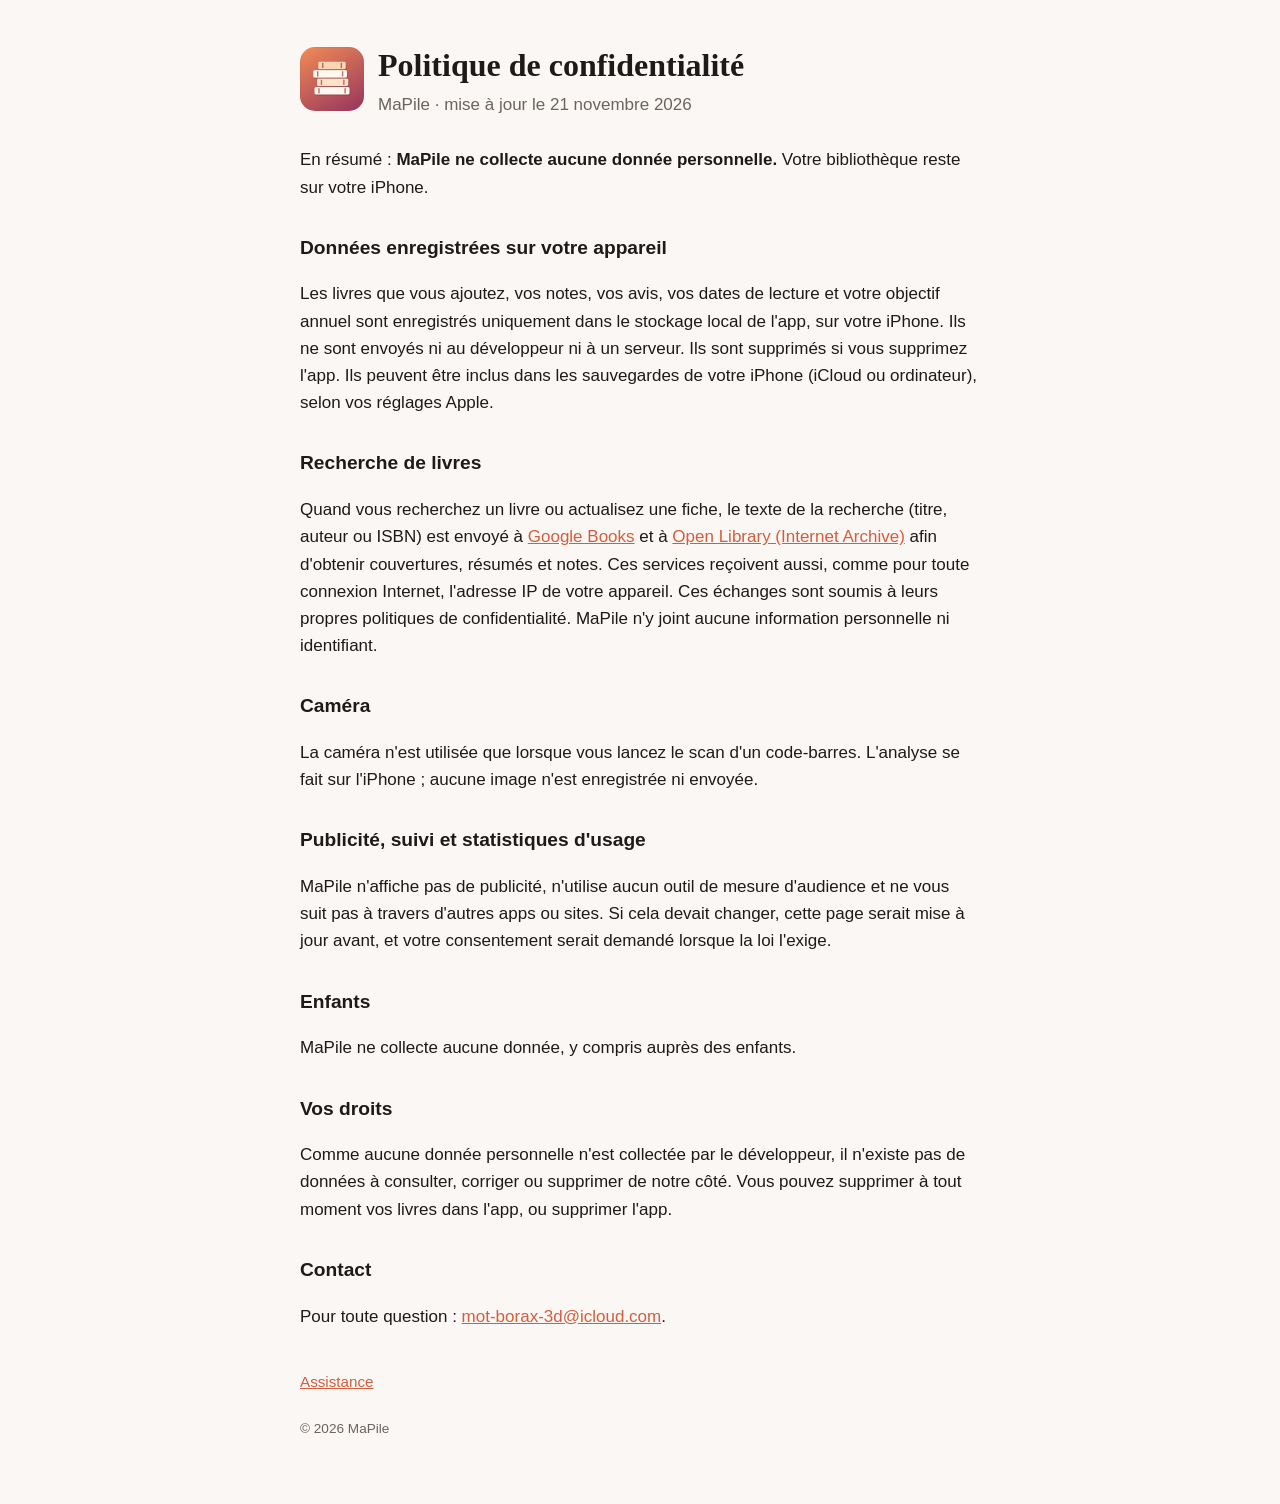
==== confidentialite.html @ 5e0159cb "Site MaPile : assistance et politique de confidentialité" ====
<!doctype html>
<html lang="fr">
<head>
<meta charset="utf-8">
<meta name="viewport" content="width=device-width, initial-scale=1">
<title>MaPile – Confidentialité</title>
<link rel="stylesheet" href="style.css">
</head>
<body>
<main>
  <header>
    <img src="icon.png" alt="Icône de MaPile">
    <div><h1>Politique de confidentialité</h1><p class="sub">MaPile · mise à jour le 21 novembre 2026</p></div>
  </header>

  <p>En résumé : <strong>MaPile ne collecte aucune donnée personnelle.</strong> Votre bibliothèque reste sur votre iPhone.</p>

  <h2>Données enregistrées sur votre appareil</h2>
  <p>Les livres que vous ajoutez, vos notes, vos avis, vos dates de lecture et votre objectif annuel sont enregistrés uniquement dans le stockage local de l'app, sur votre iPhone. Ils ne sont envoyés ni au développeur ni à un serveur. Ils sont supprimés si vous supprimez l'app. Ils peuvent être inclus dans les sauvegardes de votre iPhone (iCloud ou ordinateur), selon vos réglages Apple.</p>

  <h2>Recherche de livres</h2>
  <p>Quand vous recherchez un livre ou actualisez une fiche, le texte de la recherche (titre, auteur ou ISBN) est envoyé à <a href="https://policies.google.com/privacy">Google Books</a> et à <a href="https://archive.org/about/terms">Open Library (Internet Archive)</a> afin d'obtenir couvertures, résumés et notes. Ces services reçoivent aussi, comme pour toute connexion Internet, l'adresse IP de votre appareil. Ces échanges sont soumis à leurs propres politiques de confidentialité. MaPile n'y joint aucune information personnelle ni identifiant.</p>

  <h2>Caméra</h2>
  <p>La caméra n'est utilisée que lorsque vous lancez le scan d'un code-barres. L'analyse se fait sur l'iPhone ; aucune image n'est enregistrée ni envoyée.</p>

  <h2>Publicité, suivi et statistiques d'usage</h2>
  <p>MaPile n'affiche pas de publicité, n'utilise aucun outil de mesure d'audience et ne vous suit pas à travers d'autres apps ou sites. Si cela devait changer, cette page serait mise à jour avant, et votre consentement serait demandé lorsque la loi l'exige.</p>

  <h2>Enfants</h2>
  <p>MaPile ne collecte aucune donnée, y compris auprès des enfants.</p>

  <h2>Vos droits</h2>
  <p>Comme aucune donnée personnelle n'est collectée par le développeur, il n'existe pas de données à consulter, corriger ou supprimer de notre côté. Vous pouvez supprimer à tout moment vos livres dans l'app, ou supprimer l'app.</p>

  <h2>Contact</h2>
  <p>Pour toute question : <a href="mailto:mot-borax-3d@icloud.com">mot-borax-3d@icloud.com</a>.</p>

  <nav><a href="index.html">Assistance</a></nav>
  <footer>© 2026 MaPile</footer>
</main>
</body>
</html>
---- style.css ----
:root { --bg:#faf7f4; --fg:#1d1b19; --muted:#6b645e; --accent:#d55d3c; --card:#ffffff; --line:#ece6e0; }
@media (prefers-color-scheme: dark) { :root { --bg:#141210; --fg:#f3eee9; --muted:#a59d96; --accent:#f48160; --card:#1f1c19; --line:#2e2a26; } }
* { box-sizing:border-box; }
body { margin:0; background:var(--bg); color:var(--fg); font:17px/1.6 -apple-system,BlinkMacSystemFont,"Segoe UI",Roboto,sans-serif; }
main { max-width:720px; margin:0 auto; padding:40px 20px 64px; }
header { display:flex; align-items:center; gap:14px; margin-bottom:28px; }
header img { width:64px; height:64px; border-radius:15px; }
h1 { font-family:Georgia,"New York",serif; font-size:2rem; margin:0; }
h2 { font-size:1.2rem; margin:32px 0 8px; }
.sub { color:var(--muted); margin:0; }
.card { background:var(--card); border:1px solid var(--line); border-radius:18px; padding:4px 20px; margin:18px 0; }
a { color:var(--accent); }
nav { display:flex; gap:18px; margin-top:40px; font-size:.95rem; }
footer { color:var(--muted); font-size:.85rem; margin-top:24px; }
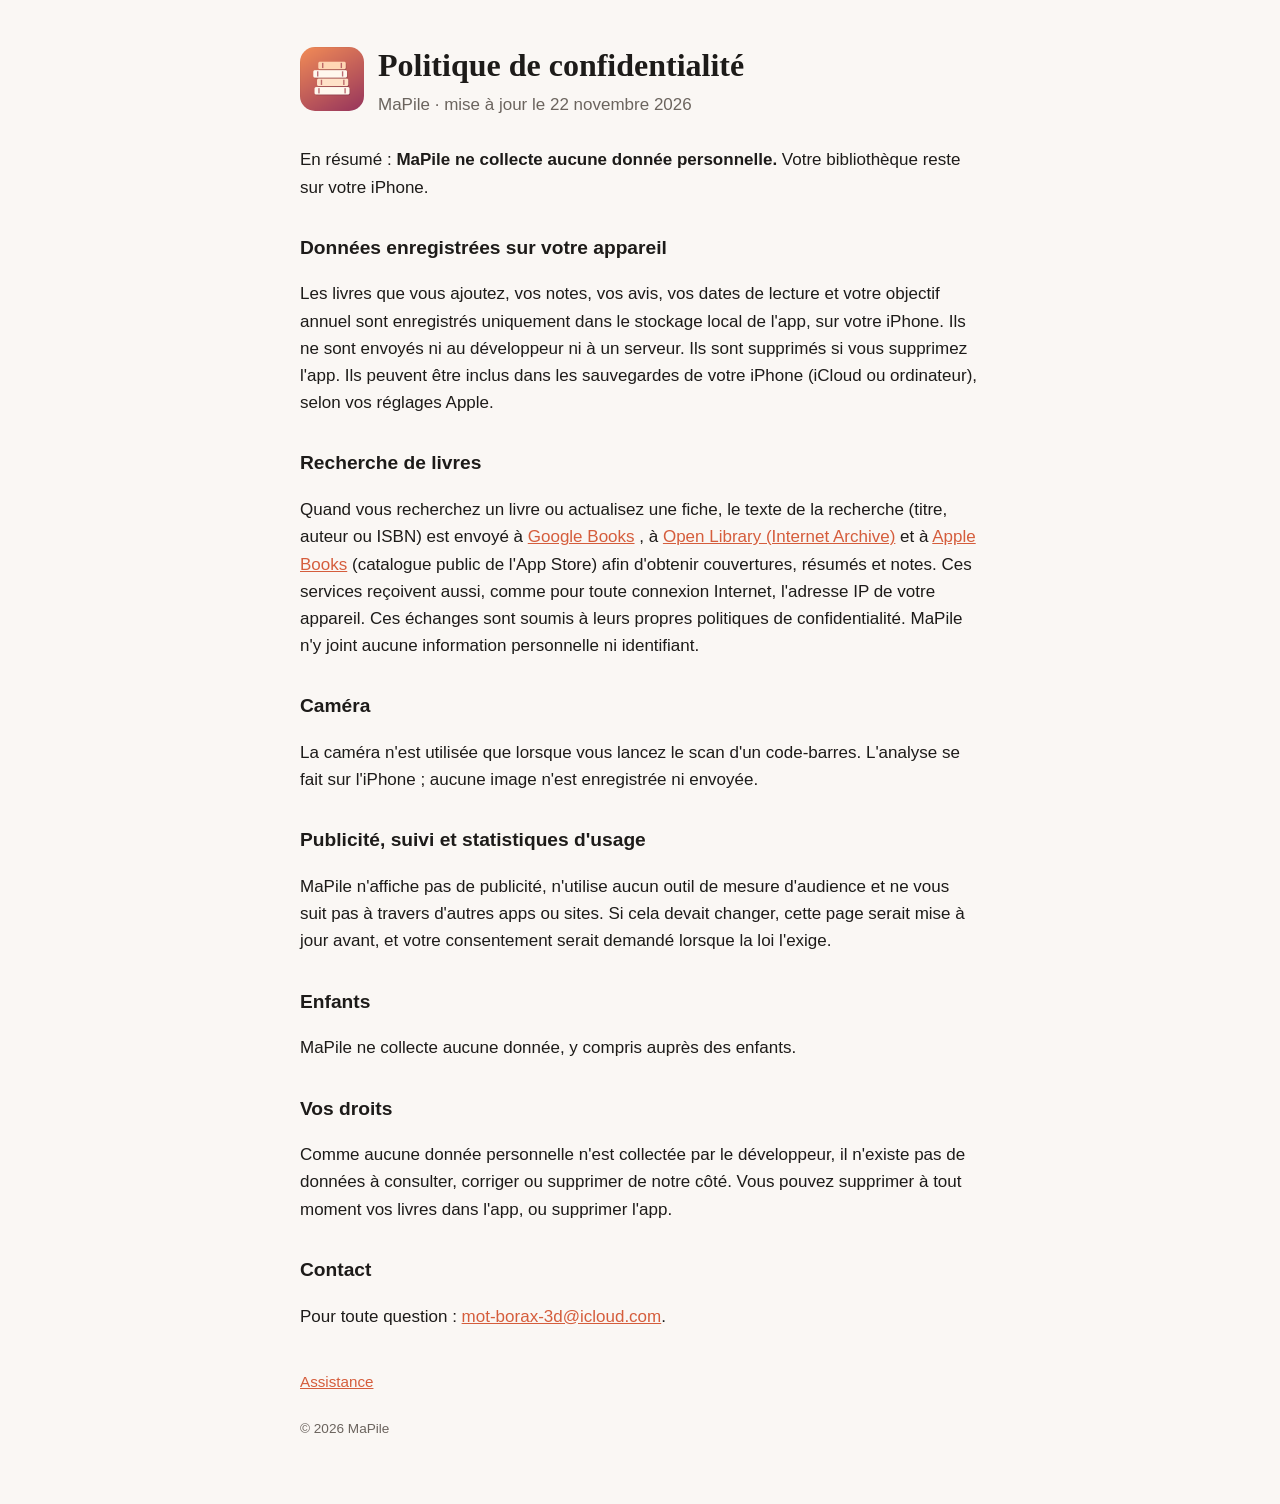
==== commit 688d4eb2: "Ajout d'Apple Books comme source d'informations" ====
--- a/confidentialite.html
+++ b/confidentialite.html
@@ -10,7 +10,7 @@
 <main>
   <header>
     <img src="icon.png" alt="Icône de MaPile">
-    <div><h1>Politique de confidentialité</h1><p class="sub">MaPile · mise à jour le 21 novembre 2026</p></div>
+    <div><h1>Politique de confidentialité</h1><p class="sub">MaPile · mise à jour le 22 novembre 2026</p></div>
   </header>
 
   <p>En résumé : <strong>MaPile ne collecte aucune donnée personnelle.</strong> Votre bibliothèque reste sur votre iPhone.</p>
@@ -19,7 +19,7 @@
   <p>Les livres que vous ajoutez, vos notes, vos avis, vos dates de lecture et votre objectif annuel sont enregistrés uniquement dans le stockage local de l'app, sur votre iPhone. Ils ne sont envoyés ni au développeur ni à un serveur. Ils sont supprimés si vous supprimez l'app. Ils peuvent être inclus dans les sauvegardes de votre iPhone (iCloud ou ordinateur), selon vos réglages Apple.</p>
 
   <h2>Recherche de livres</h2>
-  <p>Quand vous recherchez un livre ou actualisez une fiche, le texte de la recherche (titre, auteur ou ISBN) est envoyé à <a href="https://policies.google.com/privacy">Google Books</a> et à <a href="https://archive.org/about/terms">Open Library (Internet Archive)</a> afin d'obtenir couvertures, résumés et notes. Ces services reçoivent aussi, comme pour toute connexion Internet, l'adresse IP de votre appareil. Ces échanges sont soumis à leurs propres politiques de confidentialité. MaPile n'y joint aucune information personnelle ni identifiant.</p>
+  <p>Quand vous recherchez un livre ou actualisez une fiche, le texte de la recherche (titre, auteur ou ISBN) est envoyé à <a href="https://policies.google.com/privacy">Google Books</a> , à <a href="https://archive.org/about/terms">Open Library (Internet Archive)</a> et à <a href="https://www.apple.com/fr/legal/privacy/">Apple Books</a> (catalogue public de l'App Store) afin d'obtenir couvertures, résumés et notes. Ces services reçoivent aussi, comme pour toute connexion Internet, l'adresse IP de votre appareil. Ces échanges sont soumis à leurs propres politiques de confidentialité. MaPile n'y joint aucune information personnelle ni identifiant.</p>
 
   <h2>Caméra</h2>
   <p>La caméra n'est utilisée que lorsque vous lancez le scan d'un code-barres. L'analyse se fait sur l'iPhone ; aucune image n'est enregistrée ni envoyée.</p>
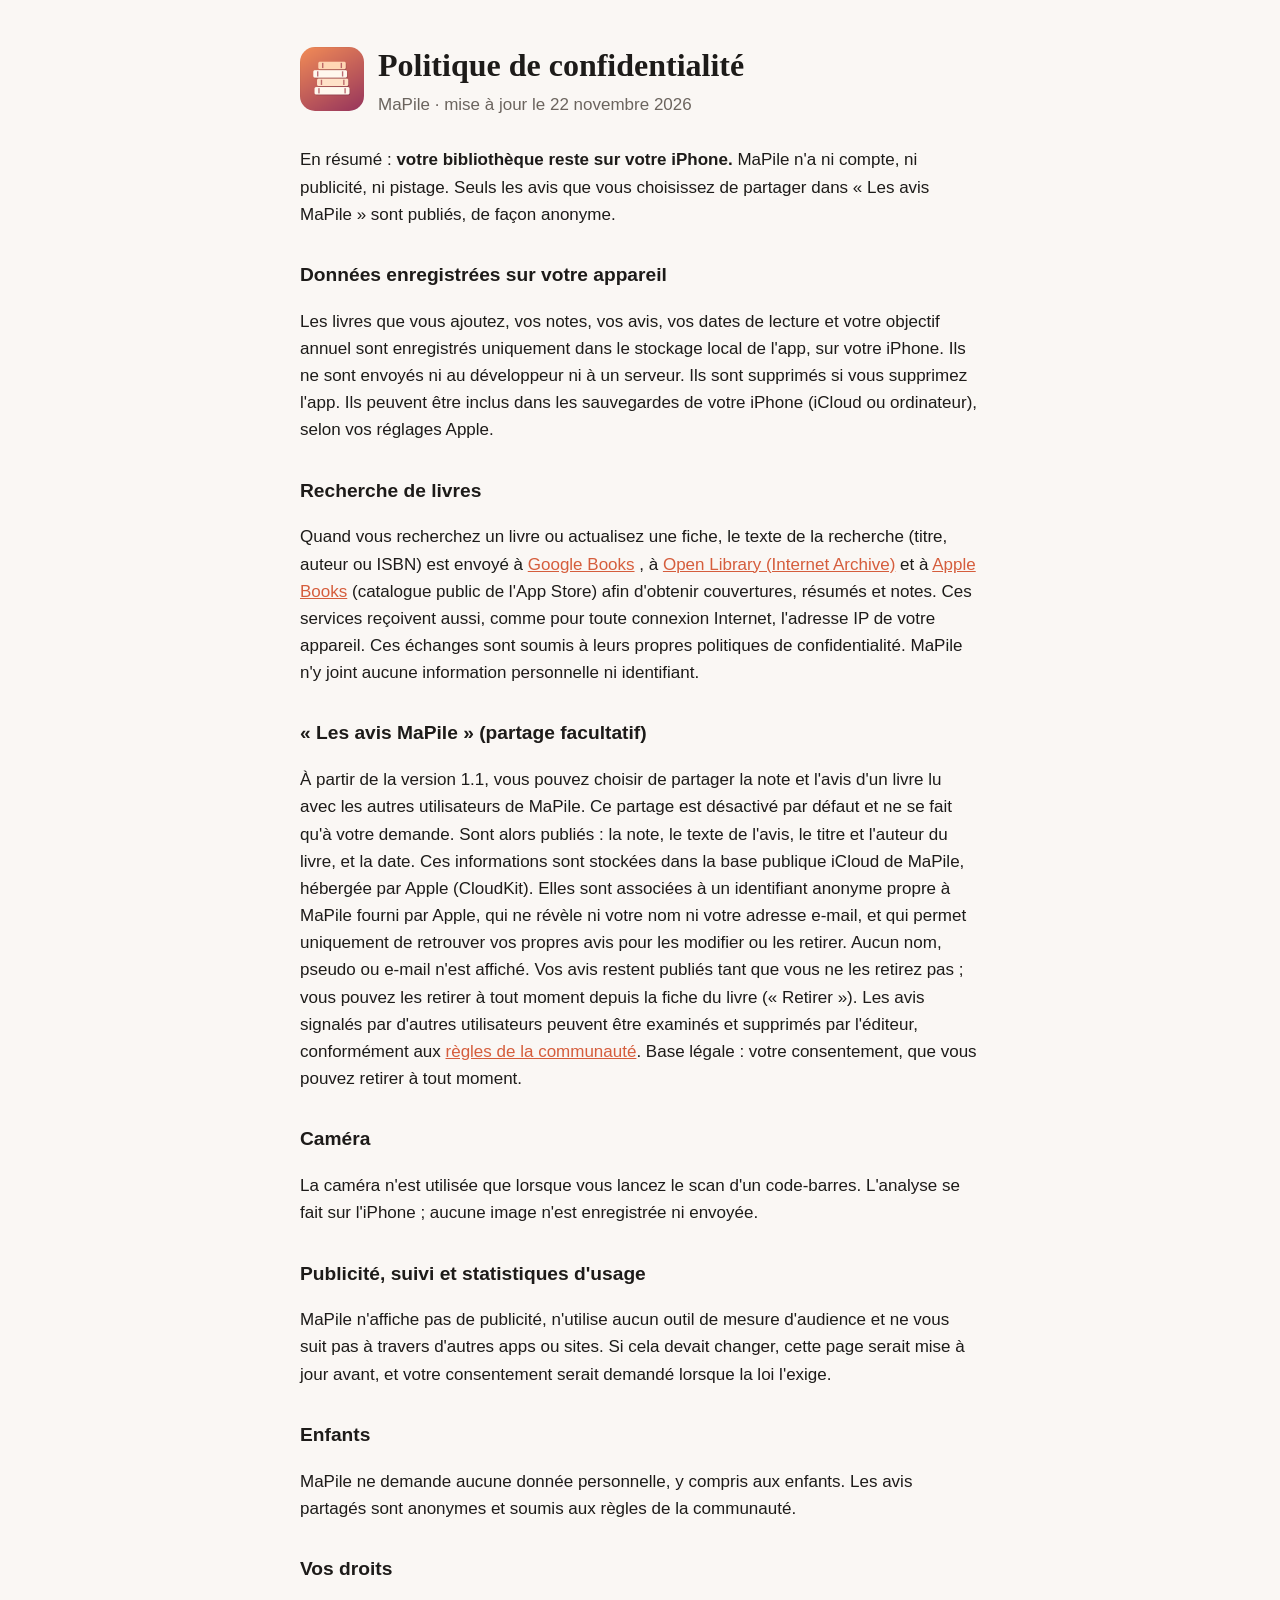
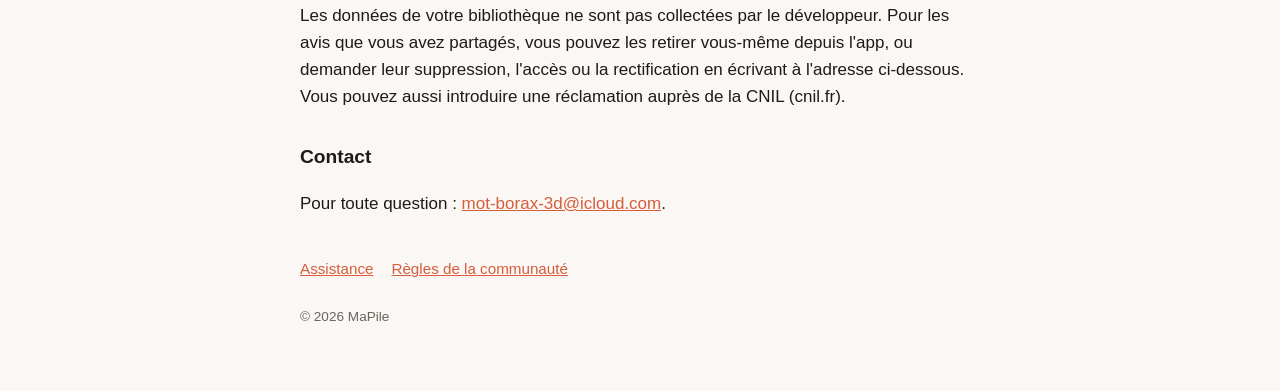
==== commit 5f37e440: "Règles de la communauté et confidentialité : Les avis MaPile" ====
--- a/confidentialite.html
+++ b/confidentialite.html
@@ -13,13 +13,16 @@
     <div><h1>Politique de confidentialité</h1><p class="sub">MaPile · mise à jour le 22 novembre 2026</p></div>
   </header>
 
-  <p>En résumé : <strong>MaPile ne collecte aucune donnée personnelle.</strong> Votre bibliothèque reste sur votre iPhone.</p>
+  <p>En résumé : <strong>votre bibliothèque reste sur votre iPhone.</strong> MaPile n'a ni compte, ni publicité, ni pistage. Seuls les avis que vous choisissez de partager dans « Les avis MaPile » sont publiés, de façon anonyme.</p>
 
   <h2>Données enregistrées sur votre appareil</h2>
   <p>Les livres que vous ajoutez, vos notes, vos avis, vos dates de lecture et votre objectif annuel sont enregistrés uniquement dans le stockage local de l'app, sur votre iPhone. Ils ne sont envoyés ni au développeur ni à un serveur. Ils sont supprimés si vous supprimez l'app. Ils peuvent être inclus dans les sauvegardes de votre iPhone (iCloud ou ordinateur), selon vos réglages Apple.</p>
 
   <h2>Recherche de livres</h2>
   <p>Quand vous recherchez un livre ou actualisez une fiche, le texte de la recherche (titre, auteur ou ISBN) est envoyé à <a href="https://policies.google.com/privacy">Google Books</a> , à <a href="https://archive.org/about/terms">Open Library (Internet Archive)</a> et à <a href="https://www.apple.com/fr/legal/privacy/">Apple Books</a> (catalogue public de l'App Store) afin d'obtenir couvertures, résumés et notes. Ces services reçoivent aussi, comme pour toute connexion Internet, l'adresse IP de votre appareil. Ces échanges sont soumis à leurs propres politiques de confidentialité. MaPile n'y joint aucune information personnelle ni identifiant.</p>
+
+  <h2>« Les avis MaPile » (partage facultatif)</h2>
+  <p>À partir de la version 1.1, vous pouvez choisir de partager la note et l'avis d'un livre lu avec les autres utilisateurs de MaPile. Ce partage est désactivé par défaut et ne se fait qu'à votre demande. Sont alors publiés : la note, le texte de l'avis, le titre et l'auteur du livre, et la date. Ces informations sont stockées dans la base publique iCloud de MaPile, hébergée par Apple (CloudKit). Elles sont associées à un identifiant anonyme propre à MaPile fourni par Apple, qui ne révèle ni votre nom ni votre adresse e-mail, et qui permet uniquement de retrouver vos propres avis pour les modifier ou les retirer. Aucun nom, pseudo ou e-mail n'est affiché. Vos avis restent publiés tant que vous ne les retirez pas ; vous pouvez les retirer à tout moment depuis la fiche du livre (« Retirer »). Les avis signalés par d'autres utilisateurs peuvent être examinés et supprimés par l'éditeur, conformément aux <a href="regles.html">règles de la communauté</a>. Base légale : votre consentement, que vous pouvez retirer à tout moment.</p>
 
   <h2>Caméra</h2>
   <p>La caméra n'est utilisée que lorsque vous lancez le scan d'un code-barres. L'analyse se fait sur l'iPhone ; aucune image n'est enregistrée ni envoyée.</p>
@@ -28,15 +31,15 @@
   <p>MaPile n'affiche pas de publicité, n'utilise aucun outil de mesure d'audience et ne vous suit pas à travers d'autres apps ou sites. Si cela devait changer, cette page serait mise à jour avant, et votre consentement serait demandé lorsque la loi l'exige.</p>
 
   <h2>Enfants</h2>
-  <p>MaPile ne collecte aucune donnée, y compris auprès des enfants.</p>
+  <p>MaPile ne demande aucune donnée personnelle, y compris aux enfants. Les avis partagés sont anonymes et soumis aux règles de la communauté.</p>
 
   <h2>Vos droits</h2>
-  <p>Comme aucune donnée personnelle n'est collectée par le développeur, il n'existe pas de données à consulter, corriger ou supprimer de notre côté. Vous pouvez supprimer à tout moment vos livres dans l'app, ou supprimer l'app.</p>
+  <p>Les données de votre bibliothèque ne sont pas collectées par le développeur. Pour les avis que vous avez partagés, vous pouvez les retirer vous-même depuis l'app, ou demander leur suppression, l'accès ou la rectification en écrivant à l'adresse ci-dessous. Vous pouvez aussi introduire une réclamation auprès de la CNIL (cnil.fr).</p>
 
   <h2>Contact</h2>
   <p>Pour toute question : <a href="mailto:mot-borax-3d@icloud.com">mot-borax-3d@icloud.com</a>.</p>
 
-  <nav><a href="index.html">Assistance</a></nav>
+  <nav><a href="index.html">Assistance</a><a href="regles.html">Règles de la communauté</a></nav>
   <footer>© 2026 MaPile</footer>
 </main>
 </body>
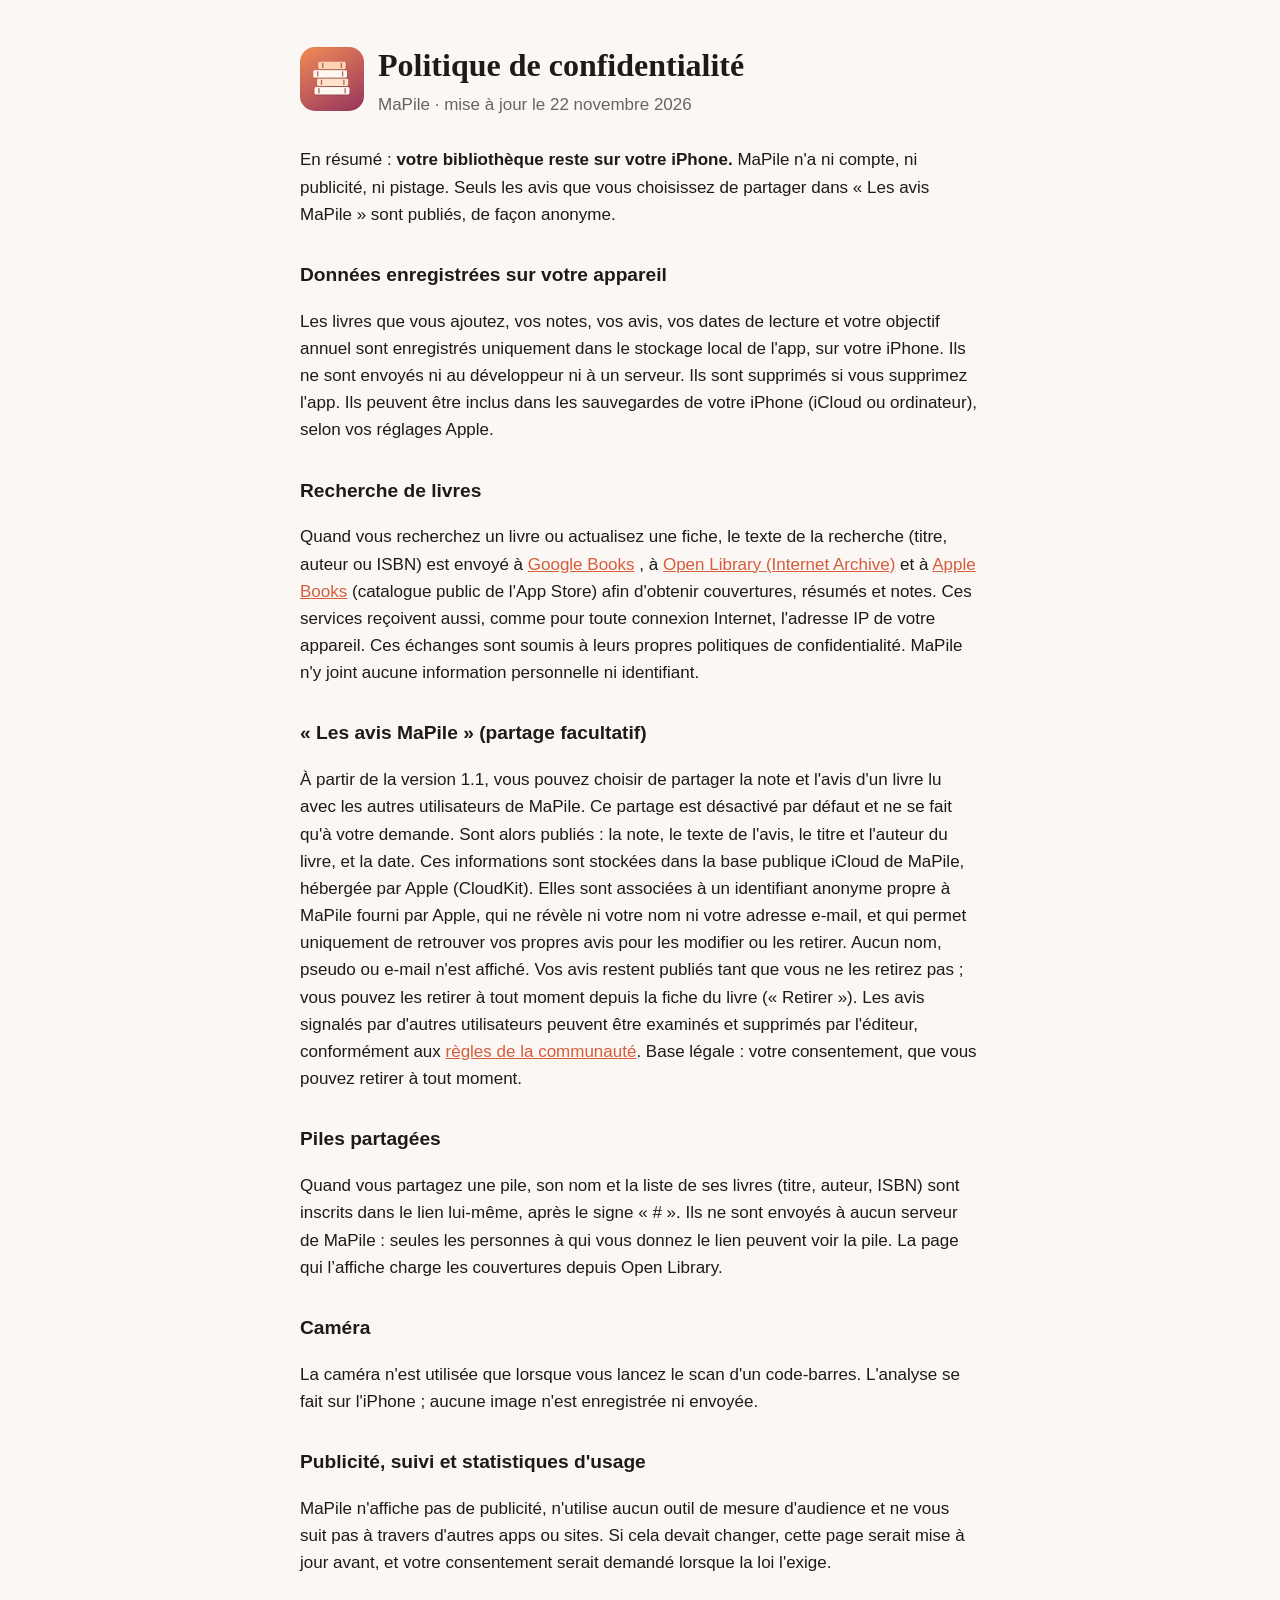
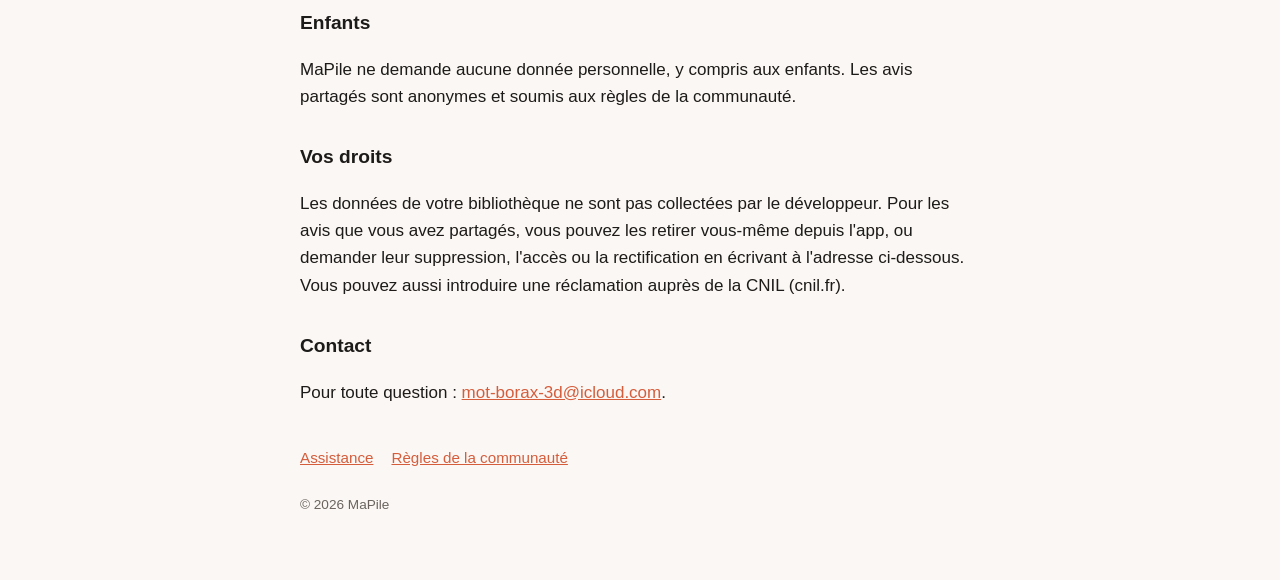
==== commit 279299a3: "Page de pile partagée et mention dans la confidentialité" ====
--- a/confidentialite.html
+++ b/confidentialite.html
@@ -24,6 +24,9 @@
   <h2>« Les avis MaPile » (partage facultatif)</h2>
   <p>À partir de la version 1.1, vous pouvez choisir de partager la note et l'avis d'un livre lu avec les autres utilisateurs de MaPile. Ce partage est désactivé par défaut et ne se fait qu'à votre demande. Sont alors publiés : la note, le texte de l'avis, le titre et l'auteur du livre, et la date. Ces informations sont stockées dans la base publique iCloud de MaPile, hébergée par Apple (CloudKit). Elles sont associées à un identifiant anonyme propre à MaPile fourni par Apple, qui ne révèle ni votre nom ni votre adresse e-mail, et qui permet uniquement de retrouver vos propres avis pour les modifier ou les retirer. Aucun nom, pseudo ou e-mail n'est affiché. Vos avis restent publiés tant que vous ne les retirez pas ; vous pouvez les retirer à tout moment depuis la fiche du livre (« Retirer »). Les avis signalés par d'autres utilisateurs peuvent être examinés et supprimés par l'éditeur, conformément aux <a href="regles.html">règles de la communauté</a>. Base légale : votre consentement, que vous pouvez retirer à tout moment.</p>
 
+  <h2>Piles partagées</h2>
+  <p>Quand vous partagez une pile, son nom et la liste de ses livres (titre, auteur, ISBN) sont inscrits dans le lien lui-même, après le signe « # ». Ils ne sont envoyés à aucun serveur de MaPile : seules les personnes à qui vous donnez le lien peuvent voir la pile. La page qui l’affiche charge les couvertures depuis Open Library.</p>
+
   <h2>Caméra</h2>
   <p>La caméra n'est utilisée que lorsque vous lancez le scan d'un code-barres. L'analyse se fait sur l'iPhone ; aucune image n'est enregistrée ni envoyée.</p>
 
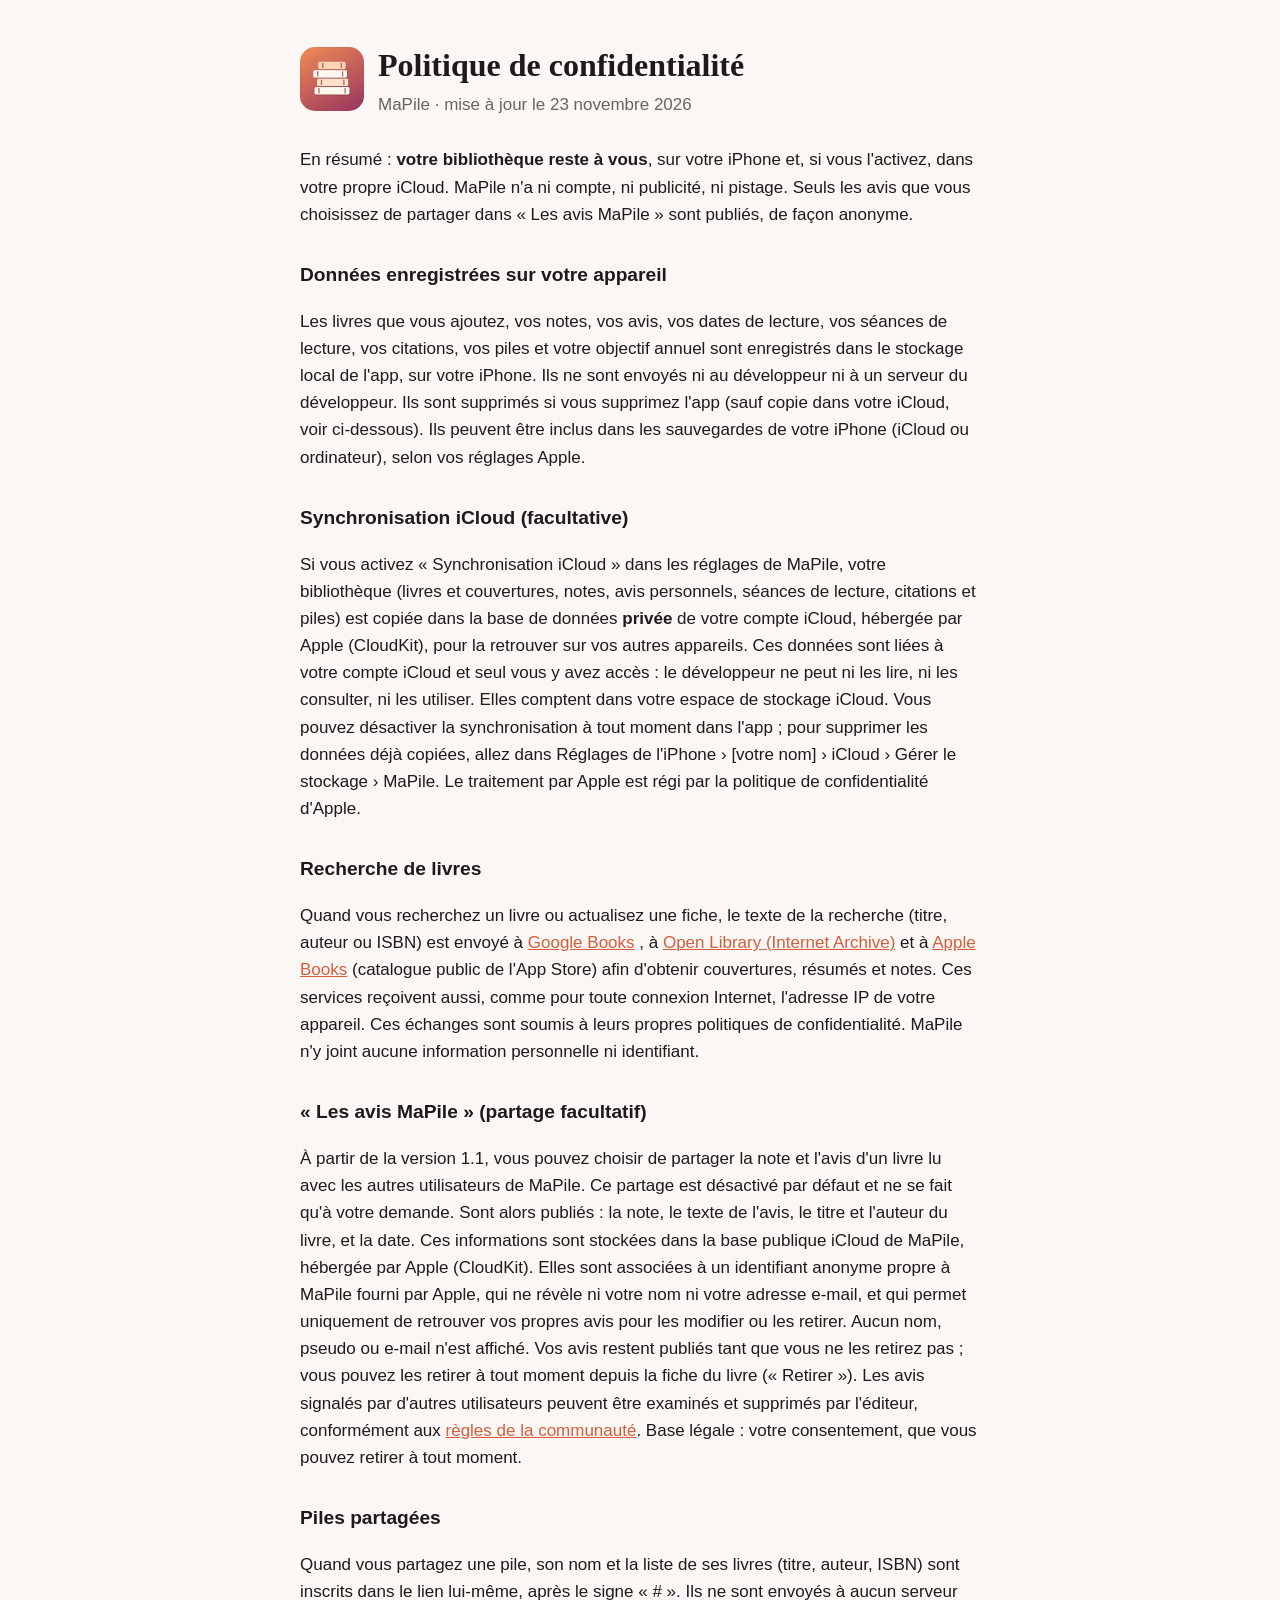
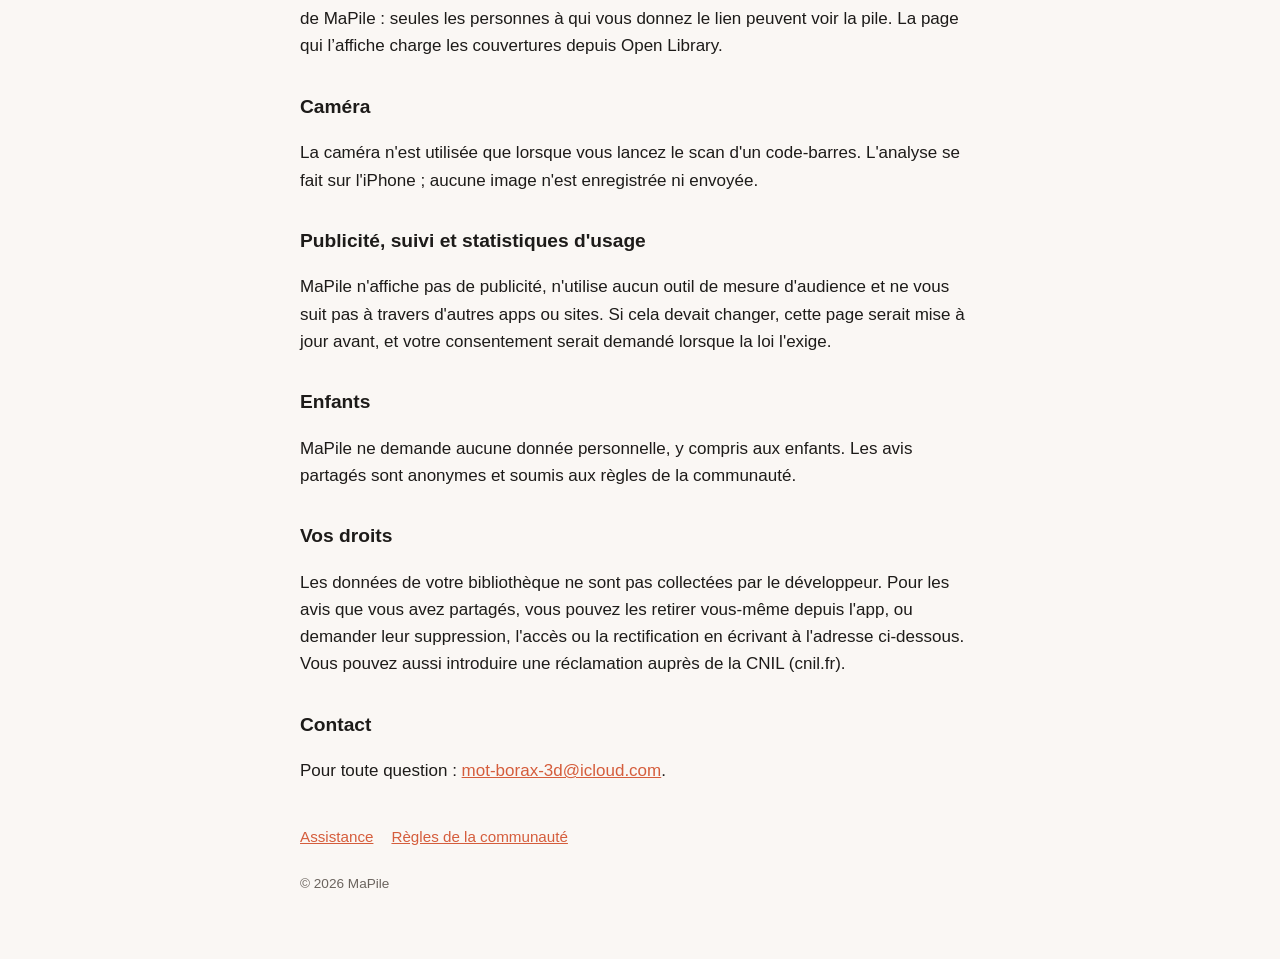
==== commit cbf20490: "Confidentialité : synchronisation iCloud facultative (base privée de l'utilisateur) Co-Authored-By: " ====
--- a/confidentialite.html
+++ b/confidentialite.html
@@ -10,13 +10,16 @@
 <main>
   <header>
     <img src="icon.png" alt="Icône de MaPile">
-    <div><h1>Politique de confidentialité</h1><p class="sub">MaPile · mise à jour le 22 novembre 2026</p></div>
+    <div><h1>Politique de confidentialité</h1><p class="sub">MaPile · mise à jour le 23 novembre 2026</p></div>
   </header>
 
-  <p>En résumé : <strong>votre bibliothèque reste sur votre iPhone.</strong> MaPile n'a ni compte, ni publicité, ni pistage. Seuls les avis que vous choisissez de partager dans « Les avis MaPile » sont publiés, de façon anonyme.</p>
+  <p>En résumé : <strong>votre bibliothèque reste à vous</strong>, sur votre iPhone et, si vous l'activez, dans votre propre iCloud. MaPile n'a ni compte, ni publicité, ni pistage. Seuls les avis que vous choisissez de partager dans « Les avis MaPile » sont publiés, de façon anonyme.</p>
 
   <h2>Données enregistrées sur votre appareil</h2>
-  <p>Les livres que vous ajoutez, vos notes, vos avis, vos dates de lecture et votre objectif annuel sont enregistrés uniquement dans le stockage local de l'app, sur votre iPhone. Ils ne sont envoyés ni au développeur ni à un serveur. Ils sont supprimés si vous supprimez l'app. Ils peuvent être inclus dans les sauvegardes de votre iPhone (iCloud ou ordinateur), selon vos réglages Apple.</p>
+  <p>Les livres que vous ajoutez, vos notes, vos avis, vos dates de lecture, vos séances de lecture, vos citations, vos piles et votre objectif annuel sont enregistrés dans le stockage local de l'app, sur votre iPhone. Ils ne sont envoyés ni au développeur ni à un serveur du développeur. Ils sont supprimés si vous supprimez l'app (sauf copie dans votre iCloud, voir ci-dessous). Ils peuvent être inclus dans les sauvegardes de votre iPhone (iCloud ou ordinateur), selon vos réglages Apple.</p>
+
+  <h2>Synchronisation iCloud (facultative)</h2>
+  <p>Si vous activez « Synchronisation iCloud » dans les réglages de MaPile, votre bibliothèque (livres et couvertures, notes, avis personnels, séances de lecture, citations et piles) est copiée dans la base de données <strong>privée</strong> de votre compte iCloud, hébergée par Apple (CloudKit), pour la retrouver sur vos autres appareils. Ces données sont liées à votre compte iCloud et seul vous y avez accès : le développeur ne peut ni les lire, ni les consulter, ni les utiliser. Elles comptent dans votre espace de stockage iCloud. Vous pouvez désactiver la synchronisation à tout moment dans l'app ; pour supprimer les données déjà copiées, allez dans Réglages de l'iPhone › [votre nom] › iCloud › Gérer le stockage › MaPile. Le traitement par Apple est régi par la politique de confidentialité d'Apple.</p>
 
   <h2>Recherche de livres</h2>
   <p>Quand vous recherchez un livre ou actualisez une fiche, le texte de la recherche (titre, auteur ou ISBN) est envoyé à <a href="https://policies.google.com/privacy">Google Books</a> , à <a href="https://archive.org/about/terms">Open Library (Internet Archive)</a> et à <a href="https://www.apple.com/fr/legal/privacy/">Apple Books</a> (catalogue public de l'App Store) afin d'obtenir couvertures, résumés et notes. Ces services reçoivent aussi, comme pour toute connexion Internet, l'adresse IP de votre appareil. Ces échanges sont soumis à leurs propres politiques de confidentialité. MaPile n'y joint aucune information personnelle ni identifiant.</p>
